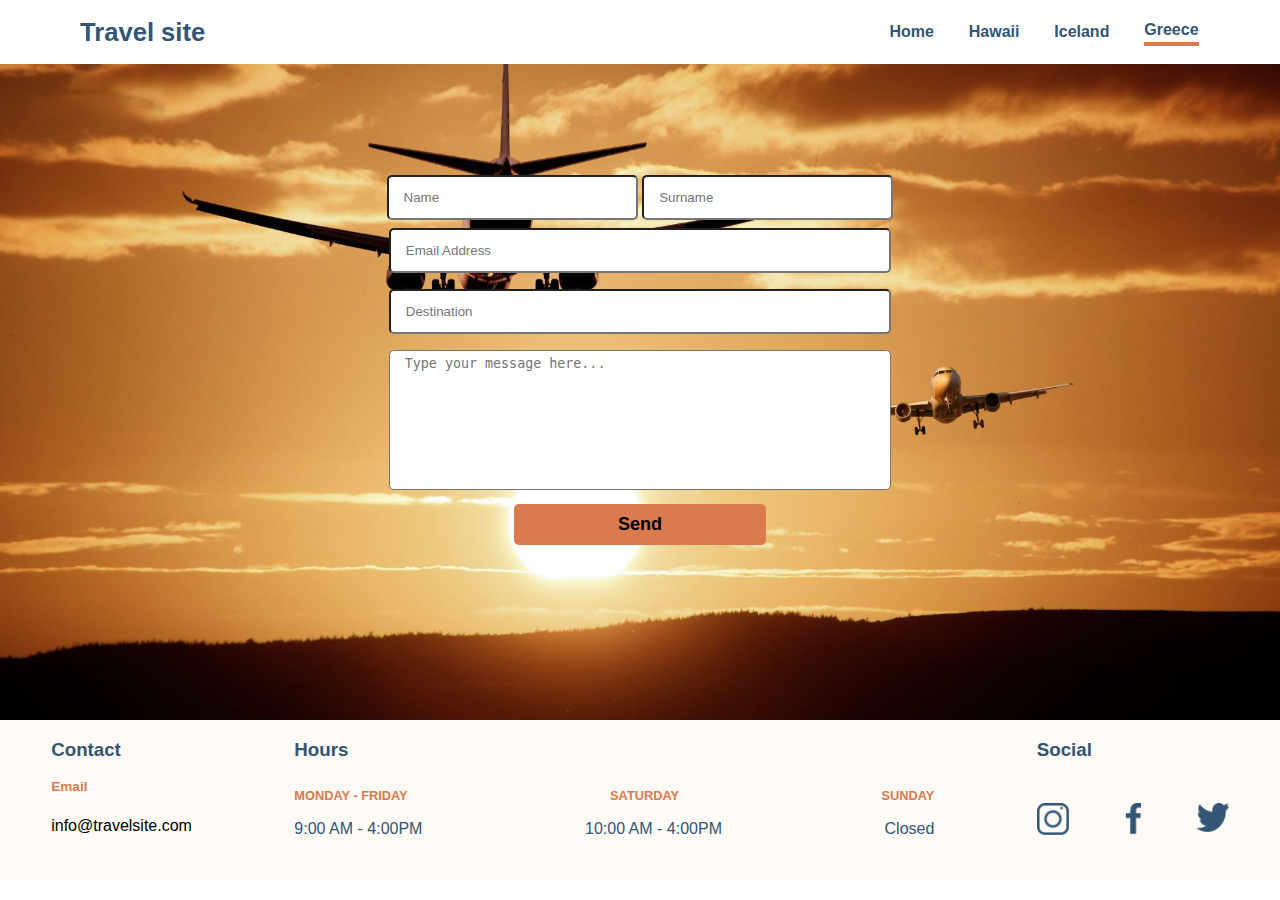
==== pages/get-started.html @ 8e628f75 "add get started page and form" ====
<!DOCTYPE html>
<html lang="en">
  <head>
    <meta charset="UTF-8" />
    <meta http-equiv="X-UA-Compatible" content="IE=edge" />
    <meta name="viewport" content="width=device-width, initial-scale=1.0" />
    <link rel="stylesheet" href="/css/get-started.css" />
    <title>Greece</title>
  </head>
  <body>
    <header>
      <section class="main-nav">
        <div class="main-nav__header">Travel site</div>
        <nav>
          <ul class="main-nav__list"">
          <li><a class="main-nav__item" href="/index.html">Home</a></li>
          <li><a class="main-nav__item" href="./hawaii.html">Hawaii</a></li>
          <li><a class="main-nav__item" href="./iceland.html">Iceland</a></li>
          <li id="active"><a class="main-nav__item" href="./greece.html">Greece</a></li>
        </ul>
      </nav>
        
      </section>
    </header>
    <section class="gs-container">
      <div class="contact-container" id="contact">
      <form>
        <input
          class="contact-name"
          type="text"
          placeholder="Name"
          name="name"
          required
        />
        <input
          class="contact-surname"
          type="text"
          placeholder="Surname"
          name="Surname"
        />
        <input
          class="contact-email"
          type="email"
          name="email"
          placeholder="Email Address"
          required
        />
        <input
          class="contact-destination"
          type="text"
          name="destination"
          placeholder="Destination"
        />
        <textarea
          class="contact-msg"
          name="message"
          placeholder="Type your message here..."
        ></textarea>
<br>
        <button class="contact-btn" type="submit">Send</button>
      </form>
    </div>
    </section>
  

  
    </body>
    <footer>
      <section class="footer_container">
        <div class="footer_contact">
          <div class="contact_item">
            
            <div class="contact_head"><h3 class="contact_header">Contact</h3></div>
            <div class="contact_subhead"><h4 class="contact_subheader">Email</h4></div>
            <div class="contact_email"><p class="contact_email">info@travelsite.com</p></div>
            
          </div>
        </div>
        <div class="footer_hours">
          <h3 class="hours_header">Hours</h3>
          <div class="hours_subheader">
            <ul>
              <li class="subheader_item"><h4>MONDAY - FRIDAY</h4></li>
              <li class="subheader_item"><h4>SATURDAY</h4></li>
              <li class="subheader_item"><h4>SUNDAY</h4></li>
            </ul>
          </div>
          <div class="hours">
            <ul>
              <li class="hours_item">9:00 AM - 4:00PM</li>
              <li class="hours_item">10:00 AM - 4:00PM</li>
              <li class="hours_item">Closed</li>
            </ul>
          </div>
        </div>

          <div class="footer_social">
            <div class="social_head">
              <h3 class="social_header">Social</h3>
            </div>
            
            <div class="social_icons">
              <a class="social_item"
             href="www.instagram.com">
              <img src="/assets/Icons/icon-instagram.png" alt="instagram icon">
            </a>


            <a class="social_item"
             href="www.facebook.com"
             class="facebook" >
              <img class="facebook" src="/assets/Icons/icon-facebook.png" alt="facebook icon">
            </a>

            <a class="social_item"
             href="www.twitter.com">
              <img src="/assets/Icons/icon-twitter.png" alt="twitter icon">
            </a>
            </div>
          </div>
      </section>
    </footer>
  </body>
</html>
---- css/get-started.css ----
*,
*::before,
*::after {
  box-sizing: border-box;
}

html {
  font-family: Verdana, Geneva, Tahoma, sans-serif;
}
html body {
  margin: 0;
  padding: 0;
}

#active {
  border-bottom: 0.25rem solid #db7a4e;
  padding-bottom: 0.2rem;
  margin-top: 0.2rem;
}

.main-nav {
  display: flex;
  align-items: center;
  justify-content: space-between;
  flex-direction: row;
  background-color: #ffffff;
  position: fixed;
  width: 100%;
  height: 4rem;
  z-index: 1;
}
.main-nav .main-nav__header {
  font-size: 1.6rem;
  font-weight: 600;
  color: #335576;
  margin-left: 5rem;
}
.main-nav .main-nav__list {
  justify-content: space-around;
  display: flex;
  align-items: center;
  list-style: none;
  width: 30vw;
  margin-right: 4rem;
  font-weight: 600;
}
.main-nav .main-nav__list li .main-nav__item {
  color: #335576;
  text-decoration: none;
}

footer {
  background-color: #FEFAF5;
  height: 12vh;
}

.footer_container {
  justify-content: space-around;
  display: flex;
  align-items: center;
  background-color: #FEFAF5;
  align-items: flex-start;
}
.footer_container .footer_contact .contact_item {
  display: flex;
  align-items: flex-start;
  flex-direction: column;
}
.footer_container .footer_contact .contact_item .contact_head {
  color: #335576;
}
.footer_container .footer_contact .contact_item .contact_subhead {
  color: #DB7A4E;
}
.footer_container .footer_contact .contact_item .contact_subhead .contact_subheader {
  margin: 0 0 0.4rem 0;
  font-size: 0.85rem;
  font-weight: 600;
}
.footer_container .footer_hours {
  width: 50vw;
  display: flex;
  align-items: flex-start;
  flex-direction: column;
}
.footer_container .footer_hours .hours_header {
  color: #335576;
}
.footer_container .footer_hours .hours_subheader {
  width: 100%;
}
.footer_container .footer_hours .hours_subheader ul {
  display: flex;
  align-items: center;
  justify-content: space-between;
  list-style: none;
  display: flex;
  padding: 0;
  color: #DB7A4E;
  font-weight: 500;
  font-size: 0.8rem;
  margin: 0;
  line-height: 0;
}
.footer_container .footer_hours .hours {
  width: 100%;
  line-height: 0;
  color: #335576;
}
.footer_container .footer_hours .hours ul {
  display: flex;
  align-items: center;
  justify-content: space-between;
  list-style: none;
  flex-direction: row;
  padding: 0;
}
.footer_container .footer_social {
  height: 10rem;
  width: 15%;
  display: flex;
  flex-direction: column;
}
.footer_container .footer_social .social_head {
  margin-bottom: 1.5rem;
}
.footer_container .footer_social .social_head .social_header {
  color: #335576;
}
.footer_container .footer_social .social_icons {
  justify-content: space-between;
  display: flex;
  align-items: flex-start;
}
.footer_container .footer_social .social_icons a {
  text-decoration: none;
}
.footer_container .footer_social .social_icons a img {
  width: 2rem;
}
.footer_container .footer_social .social_icons a .facebook {
  width: 1rem;
}

.gs-container {
  height: 80vh;
  display: flex;
  align-items: center;
  background-image: url(/assets/Images/plane.jpg);
  justify-content: space-around;
  display: flex;
  align-items: center;
  background-size: cover;
  background-position: center;
}

.contact-container {
  text-align: center;
}

.form {
  padding-bottom: 1rem;
  width: 50%;
  height: 100%;
}

.contact-surname,
.contact-name {
  width: 25%;
  border-radius: 5px;
  height: 45px;
  padding-left: 15px;
}

.contact-destination,
.contact-email {
  width: 50%;
  margin: 0.5rem 0;
  border-radius: 5px;
  height: 45px;
  padding-left: 15px;
}

.contact-msg {
  resize: none;
  width: 50%;
  height: 140px;
  margin-top: 0.5rem;
  border-radius: 5px;
  padding-left: 15px;
  padding-top: 5px;
}

.contact-btn {
  width: 25%;
  height: 100%;
  padding: 10px;
  outline: none;
  border: none;
  margin-top: 10px;
  font-size: 18px;
  font-weight: 600;
  border-radius: 5px;
  background-color: #DB7A4E;
  cursor: pointer;
}

.contact-btn:hover {
  color: #DB7A4E;
  background-color: white;
}/*# sourceMappingURL=get-started.css.map */
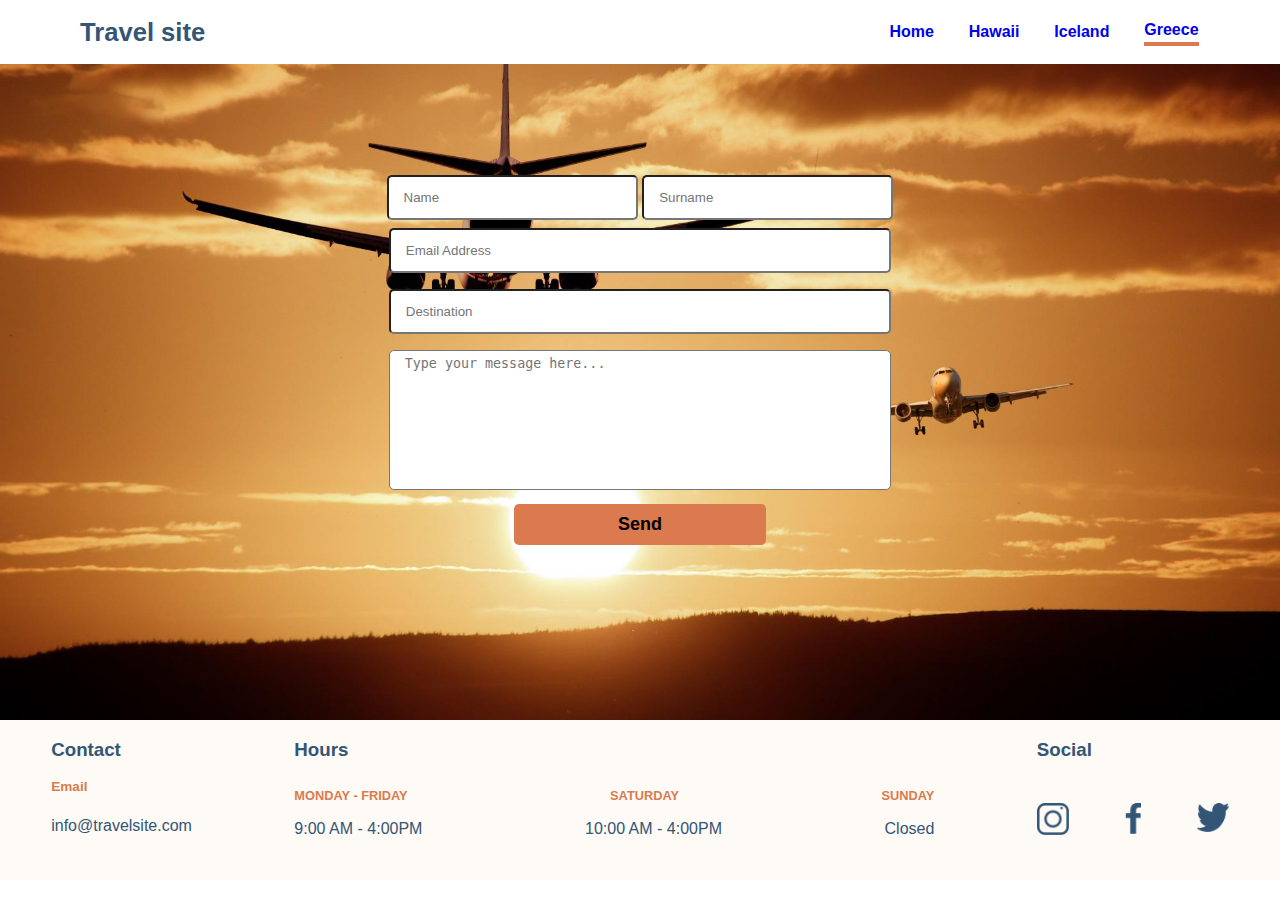
==== commit 57892d9e: "add BEM, href links and orginise code" ====
--- a/pages/get-started.html
+++ b/pages/get-started.html
@@ -9,22 +9,22 @@
   </head>
   <body>
     <header>
-      <section class="main-nav">
-        <div class="main-nav__header">Travel site</div>
+      <section class="navbar">
+       <a href="/index.html"><div class="navbar__header">Travel site</div></a>
         <nav>
-          <ul class="main-nav__list"">
-          <li><a class="main-nav__item" href="/index.html">Home</a></li>
-          <li><a class="main-nav__item" href="./hawaii.html">Hawaii</a></li>
-          <li><a class="main-nav__item" href="./iceland.html">Iceland</a></li>
-          <li id="active"><a class="main-nav__item" href="./greece.html">Greece</a></li>
+          <ul class="navbar__list"">
+          <li><a class="navbar__item" href="/index.html">Home</a></li>
+          <li><a class="navbar__item" href="./hawaii.html">Hawaii</a></li>
+          <li><a class="navbar__item" href="./iceland.html">Iceland</a></li>
+          <li id="active"><a class="navbar__item" href="./greece.html">Greece</a></li>
         </ul>
       </nav>
         
       </section>
     </header>
-    <section class="gs-container">
-      <div class="contact-container" id="contact">
-      <form>
+    <section class="gettingstarted">
+      <div class="gettingstarted__container" id="contact">
+      <form class="gettingstarted__form">
         <input
           class="contact-name"
           type="text"
@@ -56,7 +56,7 @@
           name="message"
           placeholder="Type your message here..."
         ></textarea>
-<br>
+        <br>
         <button class="contact-btn" type="submit">Send</button>
       </form>
     </div>
@@ -66,54 +66,63 @@
   
     </body>
     <footer>
-      <section class="footer_container">
-        <div class="footer_contact">
-          <div class="contact_item">
+      <section class="footer">
+        <div class="footer__contact">
+          <div class="footer__contact--item">
             
-            <div class="contact_head"><h3 class="contact_header">Contact</h3></div>
-            <div class="contact_subhead"><h4 class="contact_subheader">Email</h4></div>
-            <div class="contact_email"><p class="contact_email">info@travelsite.com</p></div>
+            <div class="footer__contact--head">
+              <h3 class="footer__contact--header">Contact</h3>
+            </div>
+            <div class="footer__contact--subhead">
+              <h4 class="footer__contact--subheader">Email</h4>
+            </div>
+            <div class="footer__contact--email">
+              <a class="email" href="info@travelsite.com">info@travelsite.com</a>
+            </div>
             
           </div>
         </div>
-        <div class="footer_hours">
-          <h3 class="hours_header">Hours</h3>
-          <div class="hours_subheader">
+        <div class="footer__hours">
+          <h3 class="footer__hours--header">Hours</h3>
+          <div class="footer__hours--subheader">
             <ul>
-              <li class="subheader_item"><h4>MONDAY - FRIDAY</h4></li>
-              <li class="subheader_item"><h4>SATURDAY</h4></li>
-              <li class="subheader_item"><h4>SUNDAY</h4></li>
+              <li class="footer__hours--item"><h4>MONDAY - FRIDAY</h4></li>
+              <li class="footer__hours--item"><h4>SATURDAY</h4></li>
+              <li class="footer__hours--item"><h4>SUNDAY</h4></li>
             </ul>
           </div>
-          <div class="hours">
+          <div class="footer__hours--times">
             <ul>
-              <li class="hours_item">9:00 AM - 4:00PM</li>
-              <li class="hours_item">10:00 AM - 4:00PM</li>
-              <li class="hours_item">Closed</li>
+              <li class="footer__hours--time">9:00 AM - 4:00PM</li>
+              <li class="footer__hours--time">10:00 AM - 4:00PM</li>
+              <li class="footer__hours--time">Closed</li>
             </ul>
           </div>
         </div>
 
-          <div class="footer_social">
-            <div class="social_head">
-              <h3 class="social_header">Social</h3>
+          <div class="footer__social">
+            <div class="footer__social--head">
+              <h3 class="footer__social--header">Social</h3>
             </div>
             
-            <div class="social_icons">
-              <a class="social_item"
-             href="www.instagram.com">
+            <div class="footer__social--icons">
+              <a class="footer__social_item"
+             href="https://www.instagram.com"
+              target="_blank">
               <img src="/assets/Icons/icon-instagram.png" alt="instagram icon">
             </a>
 
 
             <a class="social_item"
-             href="www.facebook.com"
-             class="facebook" >
+             href="https://www.facebook.com"
+             class="facebook"
+             target="_blank" >
               <img class="facebook" src="/assets/Icons/icon-facebook.png" alt="facebook icon">
             </a>
 
             <a class="social_item"
-             href="www.twitter.com">
+            target="_blank"
+             href="https://www.twitter.com">
               <img src="/assets/Icons/icon-twitter.png" alt="twitter icon">
             </a>
             </div>
--- a/css/get-started.css
+++ b/css/get-started.css
@@ -18,7 +18,7 @@
   margin-top: 0.2rem;
 }
 
-.main-nav {
+.navbar {
   display: flex;
   align-items: center;
   justify-content: space-between;
@@ -29,13 +29,16 @@
   height: 4rem;
   z-index: 1;
 }
-.main-nav .main-nav__header {
+.navbar a {
+  text-decoration: none;
+}
+.navbar__header {
   font-size: 1.6rem;
   font-weight: 600;
   color: #335576;
   margin-left: 5rem;
 }
-.main-nav .main-nav__list {
+.navbar__list {
   justify-content: space-around;
   display: flex;
   align-items: center;
@@ -44,7 +47,7 @@
   margin-right: 4rem;
   font-weight: 600;
 }
-.main-nav .main-nav__list li .main-nav__item {
+li .navbar__list__item {
   color: #335576;
   text-decoration: none;
 }
@@ -54,42 +57,49 @@
   height: 12vh;
 }
 
-.footer_container {
+.footer {
   justify-content: space-around;
   display: flex;
   align-items: center;
   background-color: #FEFAF5;
   align-items: flex-start;
 }
-.footer_container .footer_contact .contact_item {
+.footer .footer__contact .footer__contact--item {
   display: flex;
   align-items: flex-start;
   flex-direction: column;
 }
-.footer_container .footer_contact .contact_item .contact_head {
-  color: #335576;
-}
-.footer_container .footer_contact .contact_item .contact_subhead {
+.footer .footer__contact .footer__contact--item .footer__contact--head {
+  color: #335576;
+}
+.footer .footer__contact .footer__contact--item .footer__contact--subhead {
   color: #DB7A4E;
 }
-.footer_container .footer_contact .contact_item .contact_subhead .contact_subheader {
+.footer .footer__contact .footer__contact--item .footer__contact--subhead .footer__contact--subheader {
   margin: 0 0 0.4rem 0;
   font-size: 0.85rem;
   font-weight: 600;
 }
-.footer_container .footer_hours {
+.footer .footer__contact .footer__contact--item .footer__contact--email {
+  padding-top: 1rem;
+}
+.footer .footer__contact .footer__contact--item .footer__contact--email .email {
+  text-decoration: none;
+  color: #335576;
+}
+.footer .footer__hours {
   width: 50vw;
   display: flex;
   align-items: flex-start;
   flex-direction: column;
 }
-.footer_container .footer_hours .hours_header {
-  color: #335576;
-}
-.footer_container .footer_hours .hours_subheader {
+.footer .footer__hours .footer__hours--header {
+  color: #335576;
+}
+.footer .footer__hours .footer__hours--subheader {
   width: 100%;
 }
-.footer_container .footer_hours .hours_subheader ul {
+.footer .footer__hours .footer__hours--subheader ul {
   display: flex;
   align-items: center;
   justify-content: space-between;
@@ -102,12 +112,12 @@
   margin: 0;
   line-height: 0;
 }
-.footer_container .footer_hours .hours {
+.footer .footer__hours .footer__hours--times {
   width: 100%;
   line-height: 0;
   color: #335576;
 }
-.footer_container .footer_hours .hours ul {
+.footer .footer__hours .footer__hours--times ul {
   display: flex;
   align-items: center;
   justify-content: space-between;
@@ -115,37 +125,38 @@
   flex-direction: row;
   padding: 0;
 }
-.footer_container .footer_social {
+.footer .footer__social {
   height: 10rem;
   width: 15%;
   display: flex;
   flex-direction: column;
 }
-.footer_container .footer_social .social_head {
+.footer .footer__social .footer__social--head {
   margin-bottom: 1.5rem;
 }
-.footer_container .footer_social .social_head .social_header {
-  color: #335576;
-}
-.footer_container .footer_social .social_icons {
-  justify-content: space-between;
-  display: flex;
-  align-items: flex-start;
-}
-.footer_container .footer_social .social_icons a {
-  text-decoration: none;
-}
-.footer_container .footer_social .social_icons a img {
+.footer .footer__social .footer__social--head .footer__social--header {
+  color: #335576;
+}
+.footer .footer__social .footer__social--icons {
+  justify-content: space-between;
+  display: flex;
+  align-items: flex-start;
+}
+.footer .footer__social .footer__social--icons a {
+  text-decoration: none;
+}
+.footer .footer__social .footer__social--icons a img {
   width: 2rem;
 }
-.footer_container .footer_social .social_icons a .facebook {
+.footer .footer__social .footer__social--icons a .facebook {
   width: 1rem;
 }
 
-.gs-container {
+.gettingstarted {
   height: 80vh;
   display: flex;
   align-items: center;
+  justify-content: center;
   background-image: url(/assets/Images/plane.jpg);
   justify-content: space-around;
   display: flex;
@@ -154,14 +165,8 @@
   background-position: center;
 }
 
-.contact-container {
+.gettingstarted__container {
   text-align: center;
-}
-
-.form {
-  padding-bottom: 1rem;
-  width: 50%;
-  height: 100%;
 }
 
 .contact-surname,
